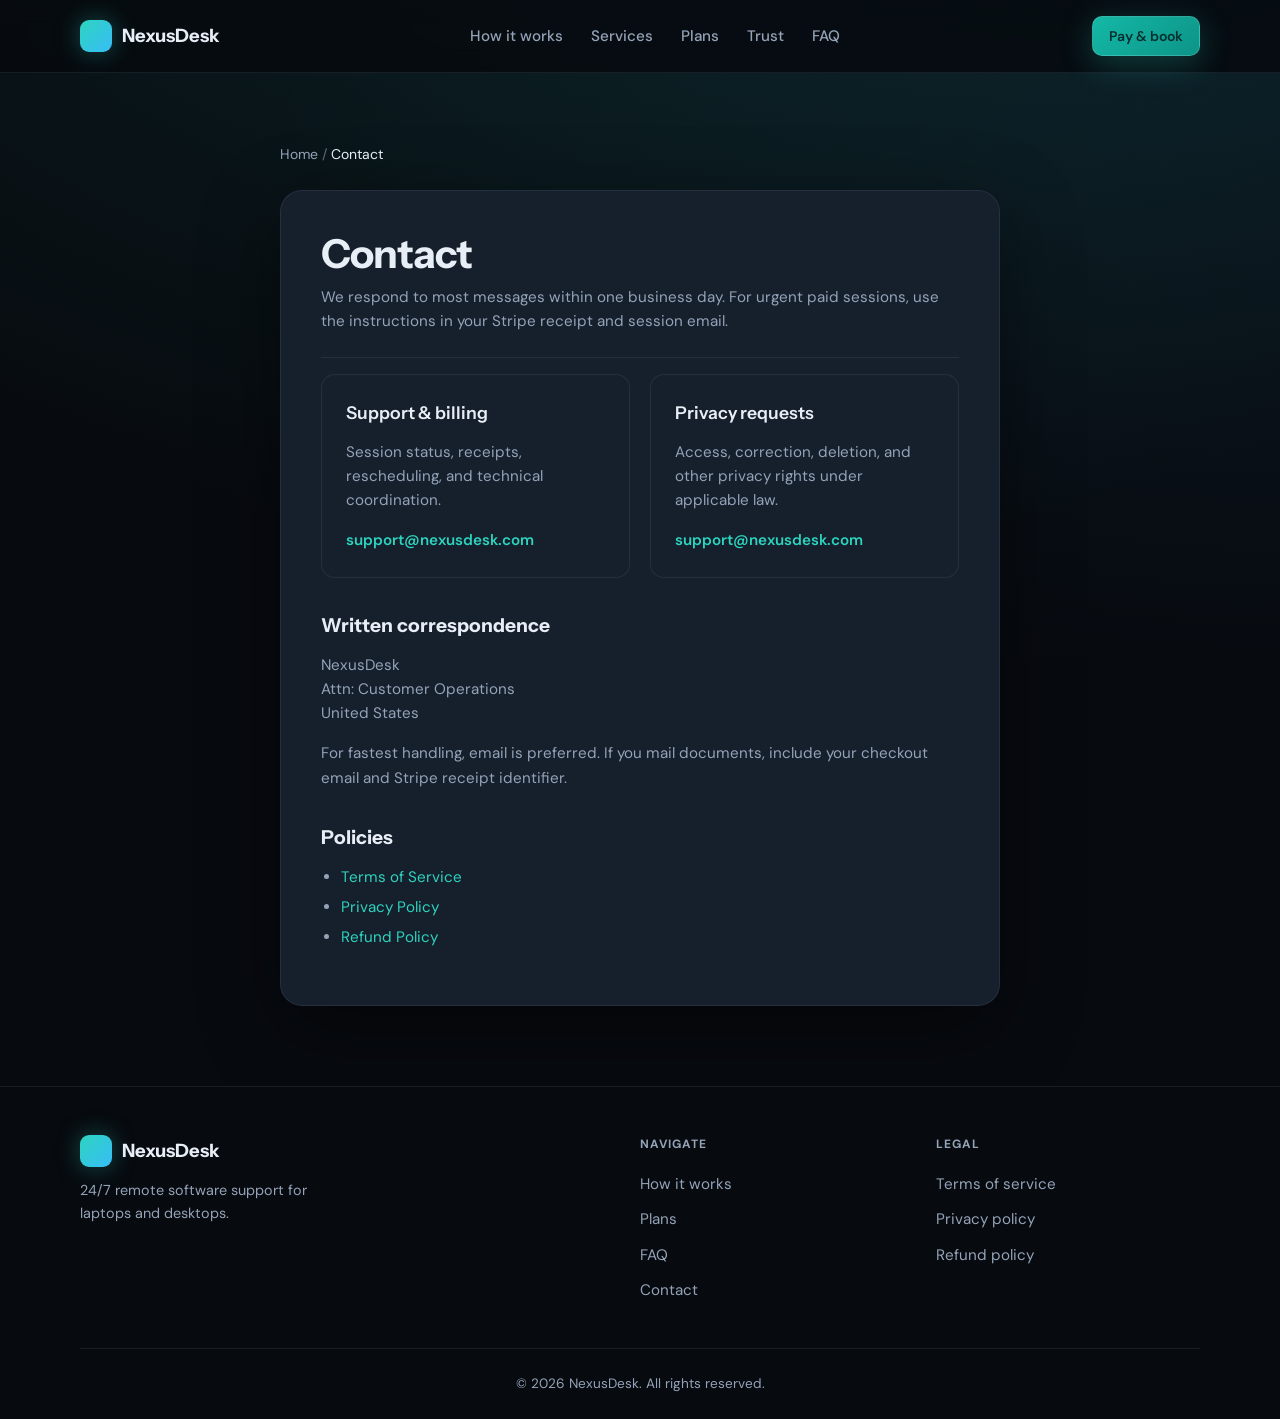
==== contact.html @ 7956b829 "Initial commit: NexusDesk static site with legal pages Co-authored-by: Cursor <cursoragent@cursor.co" ====
<!DOCTYPE html>
<html lang="en">
<head>
  <meta charset="UTF-8" />
  <meta name="viewport" content="width=device-width, initial-scale=1.0" />
  <meta name="description" content="Contact NexusDesk for billing, privacy, and remote IT support inquiries." />
  <title>Contact — NexusDesk</title>
  <link rel="preconnect" href="https://fonts.googleapis.com" />
  <link rel="preconnect" href="https://fonts.gstatic.com" crossorigin />
  <link href="https://fonts.googleapis.com/css2?family=DM+Sans:ital,opsz,wght@0,9..40,400;0,9..40,500;0,9..40,600;0,9..40,700;1,9..40,400&family=Instrument+Sans:wght@500;600;700&display=swap" rel="stylesheet" />
  <link rel="stylesheet" href="styles.css" />
</head>
<body>
  <a class="skip-link" href="#main">Skip to content</a>

  <header class="site-header">
    <div class="container header-inner">
      <a class="logo" href="index.html">
        <span class="logo-mark" aria-hidden="true"></span>
        <span>NexusDesk</span>
      </a>
      <nav class="nav" aria-label="Primary">
        <a href="index.html#how-it-works">How it works</a>
        <a href="index.html#services">Services</a>
        <a href="index.html#pricing">Plans</a>
        <a href="index.html#trust">Trust</a>
        <a href="index.html#faq">FAQ</a>
      </nav>
      <a class="btn btn-primary btn-sm header-cta" data-stripe-cta href="#">Pay &amp; book</a>
      <button type="button" class="nav-toggle" aria-expanded="false" aria-controls="mobile-nav" aria-label="Open menu">
        <span></span><span></span><span></span>
      </button>
    </div>
    <div class="mobile-nav" id="mobile-nav" hidden>
      <a href="index.html#how-it-works">How it works</a>
      <a href="index.html#services">Services</a>
      <a href="index.html#pricing">Plans</a>
      <a href="index.html#trust">Trust</a>
      <a href="index.html#faq">FAQ</a>
      <a class="btn btn-primary" data-stripe-cta href="#">Pay &amp; book</a>
    </div>
  </header>

  <main id="main" class="legal-main">
    <div class="container legal-inner">
      <p class="legal-breadcrumb"><a href="index.html">Home</a> <span>/</span> Contact</p>
      <article class="legal-doc">
        <h1>Contact</h1>
        <p class="legal-meta">We respond to most messages within one business day. For urgent paid sessions, use the instructions in your Stripe receipt and session email.</p>

        <div class="contact-grid">
          <div class="contact-card">
            <h3>Support &amp; billing</h3>
            <p>Session status, receipts, rescheduling, and technical coordination.</p>
            <p><a href="mailto:support@nexusdesk.com">support@nexusdesk.com</a></p>
          </div>
          <div class="contact-card">
            <h3>Privacy requests</h3>
            <p>Access, correction, deletion, and other privacy rights under applicable law.</p>
            <p><a href="mailto:support@nexusdesk.com">support@nexusdesk.com</a></p>
          </div>
        </div>

        <h2>Written correspondence</h2>
        <p>NexusDesk<br />Attn: Customer Operations<br />United States</p>
        <p>For fastest handling, email is preferred. If you mail documents, include your checkout email and Stripe receipt identifier.</p>

        <h2>Policies</h2>
        <ul>
          <li><a href="terms.html">Terms of Service</a></li>
          <li><a href="privacy.html">Privacy Policy</a></li>
          <li><a href="refunds.html">Refund Policy</a></li>
        </ul>
      </article>
    </div>
  </main>

  <footer class="site-footer">
    <div class="container footer-grid">
      <div>
        <a class="logo logo-footer" href="index.html">
          <span class="logo-mark" aria-hidden="true"></span>
          <span>NexusDesk</span>
        </a>
        <p class="footer-tag">24/7 remote software support for laptops and desktops.</p>
      </div>
      <div>
        <p class="footer-label">Navigate</p>
        <ul class="footer-links">
          <li><a href="index.html#how-it-works">How it works</a></li>
          <li><a href="index.html#pricing">Plans</a></li>
          <li><a href="index.html#faq">FAQ</a></li>
          <li><a href="contact.html" aria-current="page">Contact</a></li>
        </ul>
      </div>
      <div>
        <p class="footer-label">Legal</p>
        <ul class="footer-links">
          <li><a href="terms.html">Terms of service</a></li>
          <li><a href="privacy.html">Privacy policy</a></li>
          <li><a href="refunds.html">Refund policy</a></li>
        </ul>
      </div>
    </div>
    <div class="container footer-bottom">
      <p>© <span id="year"></span> NexusDesk. All rights reserved.</p>
    </div>
  </footer>

  <script src="config.js"></script>
  <script src="main.js"></script>
</body>
</html>
---- styles.css ----
/* NexusDesk — remote IT support landing */

:root {
  --bg-deep: #070a0f;
  --bg: #0c1118;
  --bg-elevated: #121a24;
  --bg-card: #161f2c;
  --border: rgba(148, 163, 184, 0.12);
  --border-strong: rgba(94, 234, 212, 0.25);
  --text: #e8eef6;
  --text-muted: #94a3b8;
  --accent: #2dd4bf;
  --accent-dim: #115e59;
  --accent-glow: rgba(45, 212, 191, 0.35);
  --blue: #38bdf8;
  --danger: #f87171;
  --radius: 14px;
  --radius-lg: 22px;
  --shadow: 0 24px 80px rgba(0, 0, 0, 0.45);
  --font: "DM Sans", system-ui, sans-serif;
  --font-display: "Instrument Sans", var(--font);
  --step-0: clamp(0.875rem, 0.82rem + 0.2vw, 0.95rem);
  --step-1: clamp(1rem, 0.92rem + 0.35vw, 1.125rem);
  --step-2: clamp(1.25rem, 1.05rem + 0.9vw, 1.75rem);
  --step-3: clamp(1.75rem, 1.35rem + 1.6vw, 2.5rem);
  --step-4: clamp(2.25rem, 1.6rem + 2.8vw, 3.5rem);
}

*,
*::before,
*::after {
  box-sizing: border-box;
}

html {
  scroll-behavior: smooth;
}

body {
  margin: 0;
  font-family: var(--font);
  font-size: var(--step-0);
  line-height: 1.6;
  color: var(--text);
  background: var(--bg-deep);
  background-image:
    radial-gradient(ellipse 100% 60% at 50% -20%, rgba(45, 212, 191, 0.12), transparent),
    radial-gradient(ellipse 80% 50% at 100% 0%, rgba(56, 189, 248, 0.08), transparent);
  min-height: 100vh;
}

img {
  max-width: 100%;
  height: auto;
}

a {
  color: var(--accent);
  text-decoration: none;
}

a:hover {
  text-decoration: underline;
}

code {
  font-size: 0.9em;
  background: var(--bg-elevated);
  padding: 0.15em 0.45em;
  border-radius: 6px;
  border: 1px solid var(--border);
}

.sr-only {
  position: absolute;
  width: 1px;
  height: 1px;
  padding: 0;
  margin: -1px;
  overflow: hidden;
  clip: rect(0, 0, 0, 0);
  white-space: nowrap;
  border: 0;
}

.skip-link {
  position: absolute;
  top: -100px;
  left: 1rem;
  z-index: 1000;
  padding: 0.75rem 1rem;
  background: var(--accent);
  color: var(--bg-deep);
  font-weight: 600;
  border-radius: 8px;
}

.skip-link:focus {
  top: 1rem;
}

.container {
  width: min(1120px, 100% - 2.5rem);
  margin-inline: auto;
}

.narrow {
  max-width: 720px;
}

/* Header */
.site-header {
  position: sticky;
  top: 0;
  z-index: 100;
  background: rgba(7, 10, 15, 0.85);
  backdrop-filter: blur(12px);
  border-bottom: 1px solid var(--border);
}

.header-inner {
  display: flex;
  align-items: center;
  justify-content: space-between;
  gap: 1rem;
  padding: 1rem 0;
}

.logo {
  display: inline-flex;
  align-items: center;
  gap: 0.6rem;
  font-family: var(--font-display);
  font-weight: 700;
  font-size: 1.15rem;
  color: var(--text);
  text-decoration: none;
}

.logo:hover {
  text-decoration: none;
  color: var(--accent);
}

.logo-mark {
  width: 32px;
  height: 32px;
  border-radius: 9px;
  background: linear-gradient(135deg, var(--accent), var(--blue));
  box-shadow: 0 0 24px var(--accent-glow);
}

.nav {
  display: none;
  align-items: center;
  gap: 1.75rem;
}

.nav a {
  color: var(--text-muted);
  font-weight: 500;
  font-size: 0.95rem;
  text-decoration: none;
}

.nav a:hover {
  color: var(--text);
  text-decoration: none;
}

@media (min-width: 900px) {
  .nav {
    display: flex;
  }
}

.header-cta {
  display: none;
}

@media (min-width: 900px) {
  .header-cta {
    display: inline-flex;
  }
}

.nav-toggle {
  display: flex;
  flex-direction: column;
  justify-content: center;
  gap: 5px;
  width: 44px;
  height: 44px;
  padding: 0;
  border: none;
  background: transparent;
  cursor: pointer;
  border-radius: 10px;
}

.nav-toggle span {
  display: block;
  height: 2px;
  width: 22px;
  background: var(--text);
  margin-inline: auto;
}

@media (min-width: 900px) {
  .nav-toggle {
    display: none;
  }
}

.mobile-nav {
  display: flex;
  flex-direction: column;
  gap: 0.5rem;
  padding: 0 0 1.25rem;
  border-bottom: 1px solid var(--border);
}

.mobile-nav a {
  padding: 0.65rem 0;
  color: var(--text);
  font-weight: 500;
  text-decoration: none;
}

.mobile-nav a:hover {
  color: var(--accent);
}

.mobile-nav[hidden] {
  display: none;
}

@media (min-width: 900px) {
  .mobile-nav {
    display: none !important;
  }
}

/* Buttons */
.btn {
  display: inline-flex;
  align-items: center;
  justify-content: center;
  gap: 0.5rem;
  font-family: inherit;
  font-weight: 600;
  font-size: 0.95rem;
  padding: 0.65rem 1.25rem;
  border-radius: 10px;
  border: 1px solid transparent;
  cursor: pointer;
  text-decoration: none;
  transition: transform 0.15s ease, box-shadow 0.2s ease, background 0.2s ease, border-color 0.2s ease;
}

.btn:hover {
  text-decoration: none;
}

.btn:focus-visible {
  outline: 2px solid var(--accent);
  outline-offset: 2px;
}

.btn-sm {
  padding: 0.5rem 1rem;
  font-size: 0.875rem;
}

.btn-lg {
  padding: 0.85rem 1.5rem;
  font-size: 1rem;
}

.btn-block {
  width: 100%;
}

.btn-primary {
  background: linear-gradient(135deg, #14b8a6, #0d9488);
  color: #042f2e;
  border-color: rgba(255, 255, 255, 0.15);
  box-shadow: 0 8px 32px rgba(45, 212, 191, 0.25);
}

.btn-primary:hover {
  transform: translateY(-1px);
  box-shadow: 0 12px 40px rgba(45, 212, 191, 0.35);
}

.btn-secondary {
  background: var(--bg-elevated);
  color: var(--text);
  border-color: var(--border);
}

.btn-secondary:hover {
  border-color: var(--border-strong);
  background: var(--bg-card);
}

.btn-ghost {
  background: transparent;
  color: var(--text);
  border-color: var(--border);
}

.btn-ghost:hover {
  border-color: var(--text-muted);
  background: rgba(255, 255, 255, 0.04);
}

/* Hero */
.hero {
  position: relative;
  padding: clamp(3rem, 8vw, 6rem) 0 clamp(4rem, 10vw, 7rem);
  overflow: hidden;
}

.hero-glow {
  position: absolute;
  inset: -40% -20% auto;
  height: 70%;
  background: radial-gradient(ellipse at center, rgba(45, 212, 191, 0.08), transparent 65%);
  pointer-events: none;
}

.hero-grid {
  position: relative;
  display: grid;
  gap: 3rem;
  align-items: center;
}

@media (min-width: 960px) {
  .hero-grid {
    grid-template-columns: 1.1fr 0.9fr;
    gap: 4rem;
  }
}

.eyebrow {
  font-size: 0.8rem;
  font-weight: 600;
  letter-spacing: 0.08em;
  text-transform: uppercase;
  color: var(--accent);
  margin: 0 0 1rem;
}

.hero-copy h1 {
  font-family: var(--font-display);
  font-size: var(--step-4);
  font-weight: 700;
  line-height: 1.1;
  letter-spacing: -0.02em;
  margin: 0 0 1.25rem;
}

.text-gradient {
  background: linear-gradient(120deg, var(--text) 0%, var(--accent) 45%, var(--blue) 100%);
  -webkit-background-clip: text;
  background-clip: text;
  color: transparent;
}

.lead {
  font-size: var(--step-1);
  color: var(--text-muted);
  max-width: 36ch;
  margin: 0 0 2rem;
}

.hero-actions {
  display: flex;
  flex-wrap: wrap;
  gap: 0.75rem;
  margin-bottom: 2rem;
}

.hero-badges {
  list-style: none;
  padding: 0;
  margin: 0;
  display: flex;
  flex-wrap: wrap;
  gap: 0.75rem 1.25rem;
  color: var(--text-muted);
  font-size: 0.875rem;
}

.hero-badges li {
  display: flex;
  align-items: center;
  gap: 0.5rem;
}

.hero-badges li::before {
  content: "";
  width: 6px;
  height: 6px;
  border-radius: 50%;
  background: var(--accent);
  box-shadow: 0 0 8px var(--accent-glow);
}

.hero-card {
  background: linear-gradient(145deg, var(--bg-card), var(--bg-elevated));
  border: 1px solid var(--border);
  border-radius: var(--radius-lg);
  box-shadow: var(--shadow);
}

.hero-card-inner {
  padding: 1.75rem;
}

.status-row {
  display: flex;
  align-items: center;
  gap: 0.6rem;
  font-size: 0.875rem;
  color: var(--text-muted);
  margin-bottom: 1rem;
}

.pulse {
  width: 8px;
  height: 8px;
  border-radius: 50%;
  background: var(--accent);
  animation: pulse 2s ease-in-out infinite;
}

@keyframes pulse {
  0%,
  100% {
    opacity: 1;
    box-shadow: 0 0 0 0 var(--accent-glow);
  }
  50% {
    opacity: 0.85;
    box-shadow: 0 0 0 10px transparent;
  }
}

.hero-card-stat {
  font-size: var(--step-2);
  margin: 0 0 0.75rem;
}

.hero-card-stat strong {
  color: var(--accent);
  font-weight: 700;
}

.hero-card-note {
  font-size: 0.85rem;
  color: var(--text-muted);
  margin: 0 0 1.5rem;
  padding-bottom: 1.5rem;
  border-bottom: 1px solid var(--border);
}

.mini-steps {
  display: grid;
  gap: 0.75rem;
}

.mini-steps div {
  display: flex;
  align-items: center;
  gap: 0.75rem;
  font-size: 0.9rem;
  color: var(--text-muted);
}

.mini-steps span {
  display: grid;
  place-items: center;
  width: 28px;
  height: 28px;
  border-radius: 8px;
  background: rgba(45, 212, 191, 0.15);
  color: var(--accent);
  font-weight: 700;
  font-size: 0.8rem;
}

/* Sections */
.section {
  padding: clamp(3.5rem, 7vw, 5.5rem) 0;
}

.section-tight {
  padding-top: 2rem;
}

.section-alt {
  background: rgba(12, 17, 24, 0.6);
  border-block: 1px solid var(--border);
}

.section-head {
  text-align: center;
  max-width: 640px;
  margin-inline: auto;
  margin-bottom: 3rem;
}

.section-head.align-left {
  text-align: left;
  margin-inline: 0;
}

.section-head h2 {
  font-family: var(--font-display);
  font-size: var(--step-3);
  font-weight: 700;
  letter-spacing: -0.02em;
  margin: 0 0 1rem;
}

.section-lead {
  color: var(--text-muted);
  margin: 0;
  font-size: var(--step-1);
}

/* Process */
.process {
  list-style: none;
  padding: 0;
  margin: 0 0 3rem;
  display: grid;
  gap: 1.25rem;
}

@media (min-width: 768px) {
  .process {
    grid-template-columns: repeat(2, 1fr);
  }
}

@media (min-width: 1024px) {
  .process {
    grid-template-columns: repeat(4, 1fr);
  }
}

.process-step {
  background: var(--bg-card);
  border: 1px solid var(--border);
  border-radius: var(--radius);
  padding: 1.5rem;
  transition: border-color 0.2s ease;
}

.process-step:hover {
  border-color: rgba(45, 212, 191, 0.2);
}

.step-num {
  display: block;
  font-family: var(--font-display);
  font-size: 0.75rem;
  font-weight: 700;
  letter-spacing: 0.12em;
  color: var(--accent);
  margin-bottom: 0.75rem;
}

.process-step h3 {
  font-size: 1.1rem;
  margin: 0 0 0.5rem;
}

.process-step p {
  margin: 0;
  color: var(--text-muted);
  font-size: 0.9rem;
}

.callout {
  display: grid;
  gap: 1.5rem;
  align-items: center;
  padding: 2rem;
  border-radius: var(--radius-lg);
  border: 1px solid var(--border-strong);
  background: linear-gradient(135deg, rgba(17, 94, 89, 0.25), var(--bg-card));
}

@media (min-width: 768px) {
  .callout-protect {
    grid-template-columns: 1fr auto;
  }
}

.callout h3 {
  margin: 0 0 0.5rem;
  font-size: 1.25rem;
}

.callout p {
  margin: 0;
  color: var(--text-muted);
  max-width: 56ch;
}

/* Cards grid */
.grid.cards {
  display: grid;
  gap: 1.25rem;
}

@media (min-width: 640px) {
  .grid.cards {
    grid-template-columns: repeat(2, 1fr);
  }
}

.card {
  background: var(--bg-card);
  border: 1px solid var(--border);
  border-radius: var(--radius);
  padding: 1.5rem;
}

.card h3 {
  margin: 0 0 0.5rem;
  font-size: 1.1rem;
}

.card p {
  margin: 0;
  color: var(--text-muted);
  font-size: 0.95rem;
}

/* Pricing */
.grid.pricing {
  display: grid;
  gap: 1.25rem;
  align-items: stretch;
}

@media (min-width: 900px) {
  .grid.pricing {
    grid-template-columns: repeat(3, 1fr);
  }
}

.price-card {
  position: relative;
  background: var(--bg-card);
  border: 1px solid var(--border);
  border-radius: var(--radius-lg);
  padding: 2rem 1.75rem;
  display: flex;
  flex-direction: column;
}

.price-card.featured {
  border-color: rgba(45, 212, 191, 0.4);
  box-shadow: 0 20px 60px rgba(45, 212, 191, 0.08);
}

.ribbon {
  position: absolute;
  top: 1rem;
  right: 1rem;
  font-size: 0.7rem;
  font-weight: 700;
  text-transform: uppercase;
  letter-spacing: 0.06em;
  padding: 0.35rem 0.65rem;
  border-radius: 6px;
  background: rgba(45, 212, 191, 0.2);
  color: var(--accent);
}

.price-card h3 {
  margin: 0 0 0.5rem;
  font-size: 1.15rem;
}

.price {
  font-family: var(--font-display);
  font-size: var(--step-3);
  font-weight: 700;
  margin: 0;
  letter-spacing: -0.02em;
}

.currency {
  font-size: 0.55em;
  vertical-align: super;
  opacity: 0.85;
}

.price-meta {
  color: var(--text-muted);
  font-size: 0.9rem;
  margin: 0.25rem 0 1.5rem;
}

.price-card ul {
  margin: 0 0 1.5rem;
  padding-left: 1.1rem;
  color: var(--text-muted);
  font-size: 0.95rem;
  flex: 1;
}

.price-card li {
  margin-bottom: 0.5rem;
}

.fine-print {
  font-size: 0.8rem;
  color: var(--text-muted);
  margin-top: 2rem;
}

.fine-print.center {
  text-align: center;
  max-width: 52ch;
  margin-inline: auto;
}

/* Trust */
.trust-grid {
  display: grid;
  gap: 2.5rem;
  align-items: start;
}

@media (min-width: 900px) {
  .trust-grid {
    grid-template-columns: 1.2fr 0.8fr;
    gap: 3rem;
  }
}

.trust-list {
  list-style: none;
  padding: 0;
  margin: 0;
}

.trust-list li {
  padding: 1rem 0;
  border-bottom: 1px solid var(--border);
  color: var(--text-muted);
}

.trust-list li:first-child {
  padding-top: 0;
}

.trust-list strong {
  color: var(--text);
  display: block;
  margin-bottom: 0.35rem;
}

.trust-panel {
  background: var(--bg-card);
  border: 1px solid var(--border);
  border-radius: var(--radius-lg);
  padding: 1.75rem;
}

.trust-panel h3 {
  margin: 0 0 0.75rem;
  font-size: 1.1rem;
}

.trust-panel p {
  margin: 0 0 1rem;
  color: var(--text-muted);
  font-size: 0.95rem;
}

.trust-panel-foot {
  font-size: 0.8rem !important;
  margin-bottom: 0 !important;
  opacity: 0.85;
}

/* FAQ */
.faq details {
  background: var(--bg-card);
  border: 1px solid var(--border);
  border-radius: var(--radius);
  padding: 1rem 1.25rem;
  margin-bottom: 0.75rem;
}

.faq summary {
  font-weight: 600;
  cursor: pointer;
  list-style: none;
}

.faq summary::-webkit-details-marker {
  display: none;
}

.faq summary::after {
  content: "+";
  float: right;
  color: var(--accent);
  font-weight: 700;
}

.faq details[open] summary::after {
  content: "−";
}

.faq details p {
  margin: 1rem 0 0;
  color: var(--text-muted);
  font-size: 0.95rem;
}

/* CTA final */
.cta-final {
  padding: clamp(3rem, 6vw, 4rem) 0;
}

.cta-final-inner {
  display: flex;
  flex-direction: column;
  gap: 1.5rem;
  align-items: flex-start;
  padding: 2rem;
  border-radius: var(--radius-lg);
  background: linear-gradient(120deg, rgba(45, 212, 191, 0.12), var(--bg-card));
  border: 1px solid var(--border);
}

@media (min-width: 768px) {
  .cta-final-inner {
    flex-direction: row;
    align-items: center;
    justify-content: space-between;
  }
}

.cta-final h2 {
  font-family: var(--font-display);
  font-size: var(--step-3);
  margin: 0 0 0.5rem;
}

.cta-final p {
  margin: 0;
  color: var(--text-muted);
  max-width: 42ch;
}

/* Footer */
.site-footer {
  border-top: 1px solid var(--border);
  padding: 3rem 0 1.5rem;
  background: var(--bg-deep);
}

.footer-grid {
  display: grid;
  gap: 2rem;
}

@media (min-width: 640px) {
  .footer-grid {
    grid-template-columns: 2fr 1fr 1fr;
  }
}

.logo-footer {
  margin-bottom: 0.75rem;
}

.footer-tag {
  color: var(--text-muted);
  font-size: 0.9rem;
  margin: 0;
  max-width: 28ch;
}

.footer-label {
  font-size: 0.75rem;
  font-weight: 700;
  text-transform: uppercase;
  letter-spacing: 0.08em;
  color: var(--text-muted);
  margin: 0 0 0.75rem;
}

.footer-links {
  list-style: none;
  padding: 0;
  margin: 0;
}

.footer-links a {
  color: var(--text-muted);
  text-decoration: none;
  display: block;
  padding: 0.35rem 0;
}

.footer-links a:hover {
  color: var(--accent);
}

.footer-bottom {
  margin-top: 2.5rem;
  padding-top: 1.5rem;
  border-top: 1px solid var(--border);
  text-align: center;
  font-size: 0.85rem;
  color: var(--text-muted);
}

.footer-bottom p {
  margin: 0;
}

/* Legal & utility pages */
.legal-main {
  padding: clamp(2rem, 5vw, 3.5rem) 0 clamp(4rem, 8vw, 5rem);
}

.legal-inner {
  max-width: 720px;
  margin-inline: auto;
}

.legal-breadcrumb {
  font-size: 0.875rem;
  margin-bottom: 1.5rem;
}

.legal-breadcrumb a {
  color: var(--text-muted);
  text-decoration: none;
}

.legal-breadcrumb a:hover {
  color: var(--accent);
}

.legal-breadcrumb span {
  color: var(--text-muted);
  opacity: 0.6;
}

.legal-doc {
  background: var(--bg-card);
  border: 1px solid var(--border);
  border-radius: var(--radius-lg);
  padding: clamp(1.5rem, 4vw, 2.5rem);
  box-shadow: var(--shadow);
}

.legal-doc h1 {
  font-family: var(--font-display);
  font-size: var(--step-3);
  font-weight: 700;
  letter-spacing: -0.02em;
  margin: 0 0 0.5rem;
  line-height: 1.15;
}

.legal-meta {
  color: var(--text-muted);
  font-size: 0.9rem;
  margin: 0 0 2rem;
  padding-bottom: 1.5rem;
  border-bottom: 1px solid var(--border);
}

.legal-doc > h2 {
  font-family: var(--font-display);
  font-size: 1.2rem;
  font-weight: 700;
  margin: 2rem 0 0.75rem;
}

.legal-doc > .legal-meta + h2 {
  margin-top: 0;
}

.legal-doc h3 {
  font-size: 1rem;
  font-weight: 600;
  margin: 1.25rem 0 0.5rem;
}

.legal-doc p,
.legal-doc li {
  color: var(--text-muted);
  font-size: 0.95rem;
}

.legal-doc p {
  margin: 0 0 1rem;
}

.legal-doc ul,
.legal-doc ol {
  margin: 0 0 1rem;
  padding-left: 1.25rem;
}

.legal-doc li {
  margin-bottom: 0.35rem;
}

.legal-doc a {
  color: var(--accent);
}

.contact-grid {
  display: grid;
  gap: 1.25rem;
}

@media (min-width: 640px) {
  .contact-grid {
    grid-template-columns: repeat(2, 1fr);
  }
}

.contact-card {
  background: var(--bg-card);
  border: 1px solid var(--border);
  border-radius: var(--radius);
  padding: 1.5rem;
}

.contact-card h3 {
  font-family: var(--font-display);
  font-size: 1.1rem;
  margin: 0 0 0.75rem;
}

.contact-card p {
  margin: 0;
  color: var(--text-muted);
  font-size: 0.95rem;
}

.contact-card p + p {
  margin-top: 1rem;
}

.contact-card a {
  color: var(--accent);
  font-weight: 600;
  word-break: break-word;
}
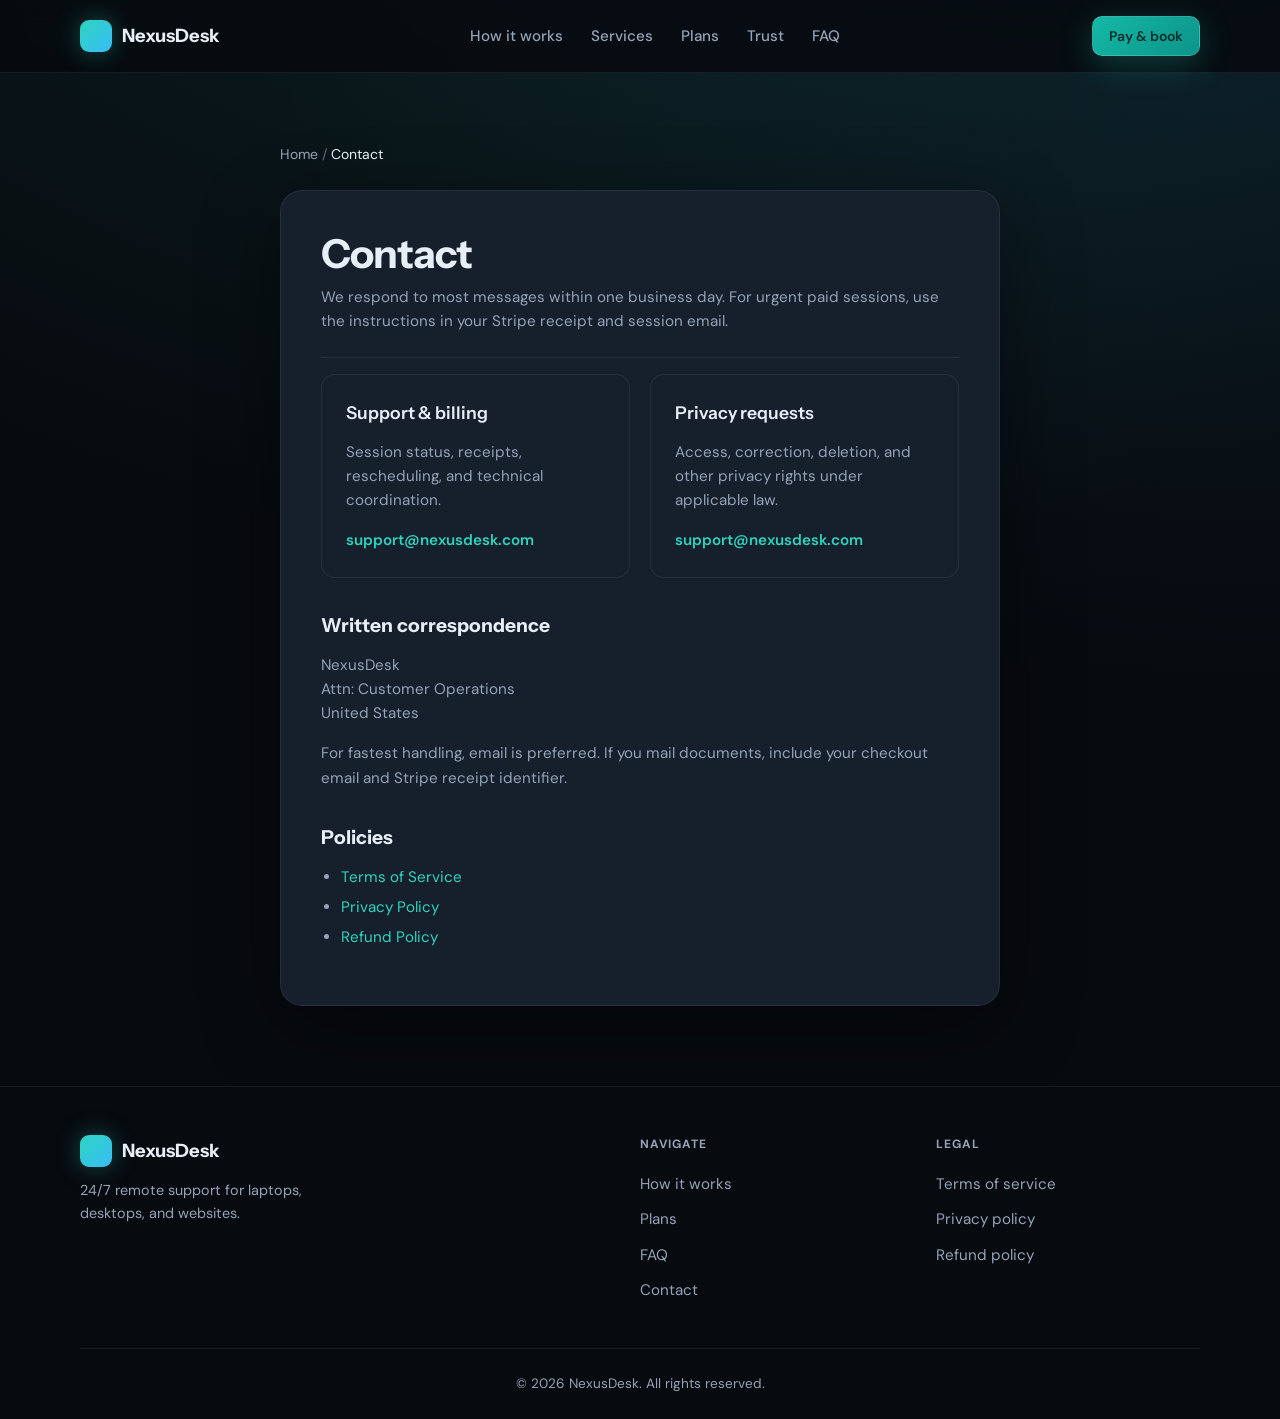
==== commit 96b7e307: "Add remote support software doc, website support scope, legal and UI updates Co-authored-by: Cursor " ====
--- a/contact.html
+++ b/contact.html
@@ -82,7 +82,7 @@
           <span class="logo-mark" aria-hidden="true"></span>
           <span>NexusDesk</span>
         </a>
-        <p class="footer-tag">24/7 remote software support for laptops and desktops.</p>
+        <p class="footer-tag">24/7 remote support for laptops, desktops, and websites.</p>
       </div>
       <div>
         <p class="footer-label">Navigate</p>
--- a/styles.css
+++ b/styles.css
@@ -625,6 +625,12 @@
   }
 }
 
+@media (min-width: 1024px) {
+  .grid.cards {
+    grid-template-columns: repeat(3, 1fr);
+  }
+}
+
 .card {
   background: var(--bg-card);
   border: 1px solid var(--border);
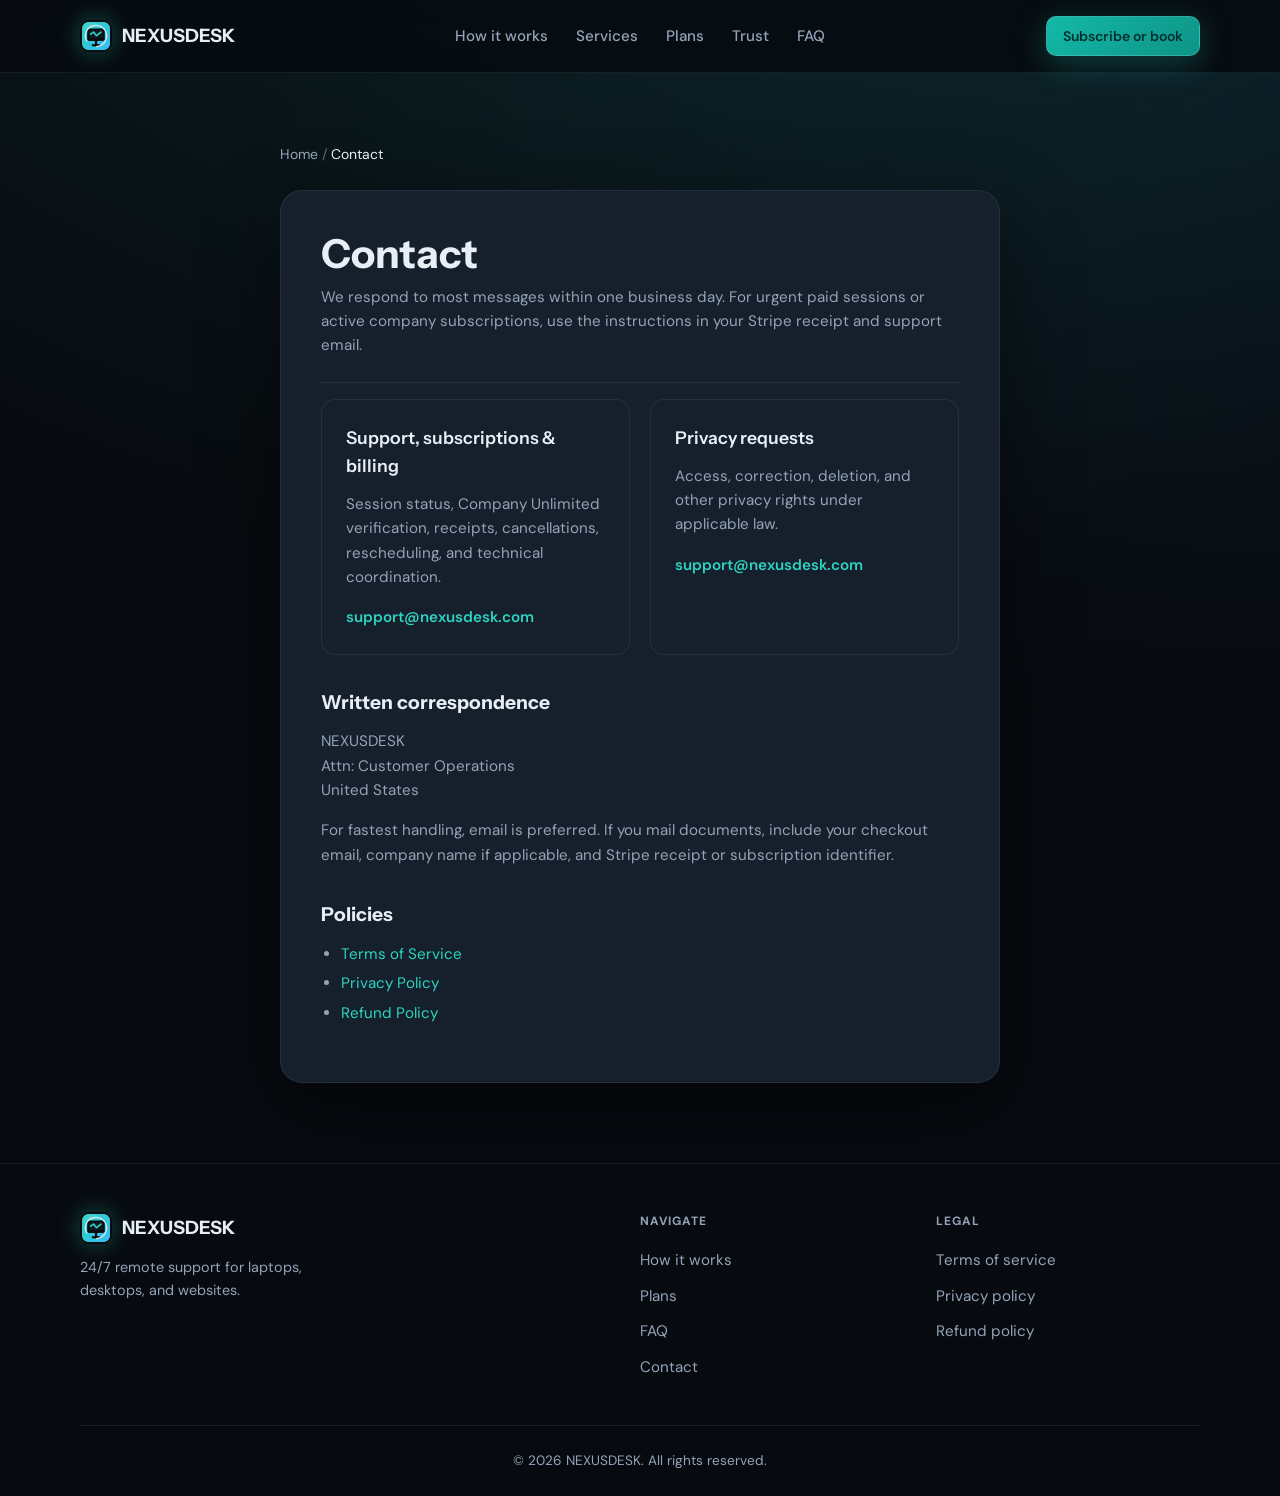
==== commit c6472061: "Update NEXUSDESK pricing and Stripe setup" ====
--- a/contact.html
+++ b/contact.html
@@ -3,8 +3,10 @@
 <head>
   <meta charset="UTF-8" />
   <meta name="viewport" content="width=device-width, initial-scale=1.0" />
-  <meta name="description" content="Contact NexusDesk for billing, privacy, and remote IT support inquiries." />
-  <title>Contact — NexusDesk</title>
+  <meta name="description" content="Contact NEXUSDESK for billing, subscriptions, privacy, and remote IT support inquiries." />
+  <link rel="icon" type="image/png" sizes="128x128" href="assets/nexusdesk-icon.png" />
+  <link rel="apple-touch-icon" href="assets/nexusdesk-icon.png" />
+  <title>Contact — NEXUSDESK</title>
   <link rel="preconnect" href="https://fonts.googleapis.com" />
   <link rel="preconnect" href="https://fonts.gstatic.com" crossorigin />
   <link href="https://fonts.googleapis.com/css2?family=DM+Sans:ital,opsz,wght@0,9..40,400;0,9..40,500;0,9..40,600;0,9..40,700;1,9..40,400&family=Instrument+Sans:wght@500;600;700&display=swap" rel="stylesheet" />
@@ -16,8 +18,8 @@
   <header class="site-header">
     <div class="container header-inner">
       <a class="logo" href="index.html">
-        <span class="logo-mark" aria-hidden="true"></span>
-        <span>NexusDesk</span>
+        <img class="logo-mark" src="assets/nexusdesk-icon.png" alt="" aria-hidden="true" />
+        <span>NEXUSDESK</span>
       </a>
       <nav class="nav" aria-label="Primary">
         <a href="index.html#how-it-works">How it works</a>
@@ -26,7 +28,7 @@
         <a href="index.html#trust">Trust</a>
         <a href="index.html#faq">FAQ</a>
       </nav>
-      <a class="btn btn-primary btn-sm header-cta" data-stripe-cta href="#">Pay &amp; book</a>
+      <a class="btn btn-primary btn-sm header-cta" data-stripe-cta href="#">Subscribe or book</a>
       <button type="button" class="nav-toggle" aria-expanded="false" aria-controls="mobile-nav" aria-label="Open menu">
         <span></span><span></span><span></span>
       </button>
@@ -37,7 +39,7 @@
       <a href="index.html#pricing">Plans</a>
       <a href="index.html#trust">Trust</a>
       <a href="index.html#faq">FAQ</a>
-      <a class="btn btn-primary" data-stripe-cta href="#">Pay &amp; book</a>
+      <a class="btn btn-primary" data-stripe-cta href="#">Subscribe or book</a>
     </div>
   </header>
 
@@ -46,12 +48,12 @@
       <p class="legal-breadcrumb"><a href="index.html">Home</a> <span>/</span> Contact</p>
       <article class="legal-doc">
         <h1>Contact</h1>
-        <p class="legal-meta">We respond to most messages within one business day. For urgent paid sessions, use the instructions in your Stripe receipt and session email.</p>
+        <p class="legal-meta">We respond to most messages within one business day. For urgent paid sessions or active company subscriptions, use the instructions in your Stripe receipt and support email.</p>
 
         <div class="contact-grid">
           <div class="contact-card">
-            <h3>Support &amp; billing</h3>
-            <p>Session status, receipts, rescheduling, and technical coordination.</p>
+            <h3>Support, subscriptions &amp; billing</h3>
+            <p>Session status, Company Unlimited verification, receipts, cancellations, rescheduling, and technical coordination.</p>
             <p><a href="mailto:support@nexusdesk.com">support@nexusdesk.com</a></p>
           </div>
           <div class="contact-card">
@@ -62,8 +64,8 @@
         </div>
 
         <h2>Written correspondence</h2>
-        <p>NexusDesk<br />Attn: Customer Operations<br />United States</p>
-        <p>For fastest handling, email is preferred. If you mail documents, include your checkout email and Stripe receipt identifier.</p>
+        <p>NEXUSDESK<br />Attn: Customer Operations<br />United States</p>
+        <p>For fastest handling, email is preferred. If you mail documents, include your checkout email, company name if applicable, and Stripe receipt or subscription identifier.</p>
 
         <h2>Policies</h2>
         <ul>
@@ -79,8 +81,8 @@
     <div class="container footer-grid">
       <div>
         <a class="logo logo-footer" href="index.html">
-          <span class="logo-mark" aria-hidden="true"></span>
-          <span>NexusDesk</span>
+          <img class="logo-mark" src="assets/nexusdesk-icon.png" alt="" aria-hidden="true" />
+          <span>NEXUSDESK</span>
         </a>
         <p class="footer-tag">24/7 remote support for laptops, desktops, and websites.</p>
       </div>
@@ -103,7 +105,7 @@
       </div>
     </div>
     <div class="container footer-bottom">
-      <p>© <span id="year"></span> NexusDesk. All rights reserved.</p>
+      <p>© <span id="year"></span> NEXUSDESK. All rights reserved.</p>
     </div>
   </footer>
 
--- a/styles.css
+++ b/styles.css
@@ -146,8 +146,9 @@
   width: 32px;
   height: 32px;
   border-radius: 9px;
-  background: linear-gradient(135deg, var(--accent), var(--blue));
   box-shadow: 0 0 24px var(--accent-glow);
+  object-fit: contain;
+  flex: 0 0 auto;
 }
 
 .nav {
@@ -358,7 +359,7 @@
   font-size: var(--step-4);
   font-weight: 700;
   line-height: 1.1;
-  letter-spacing: -0.02em;
+  letter-spacing: 0;
   margin: 0 0 1.25rem;
 }
 
@@ -522,7 +523,7 @@
   font-family: var(--font-display);
   font-size: var(--step-3);
   font-weight: 700;
-  letter-spacing: -0.02em;
+  letter-spacing: 0;
   margin: 0 0 1rem;
 }
 
@@ -658,7 +659,13 @@
 
 @media (min-width: 900px) {
   .grid.pricing {
-    grid-template-columns: repeat(3, 1fr);
+    grid-template-columns: repeat(2, 1fr);
+  }
+}
+
+@media (min-width: 1180px) {
+  .grid.pricing {
+    grid-template-columns: repeat(4, 1fr);
   }
 }
 
@@ -701,7 +708,7 @@
   font-size: var(--step-3);
   font-weight: 700;
   margin: 0;
-  letter-spacing: -0.02em;
+  letter-spacing: 0;
 }
 
 .currency {
@@ -981,7 +988,7 @@
   font-family: var(--font-display);
   font-size: var(--step-3);
   font-weight: 700;
-  letter-spacing: -0.02em;
+  letter-spacing: 0;
   margin: 0 0 0.5rem;
   line-height: 1.15;
 }
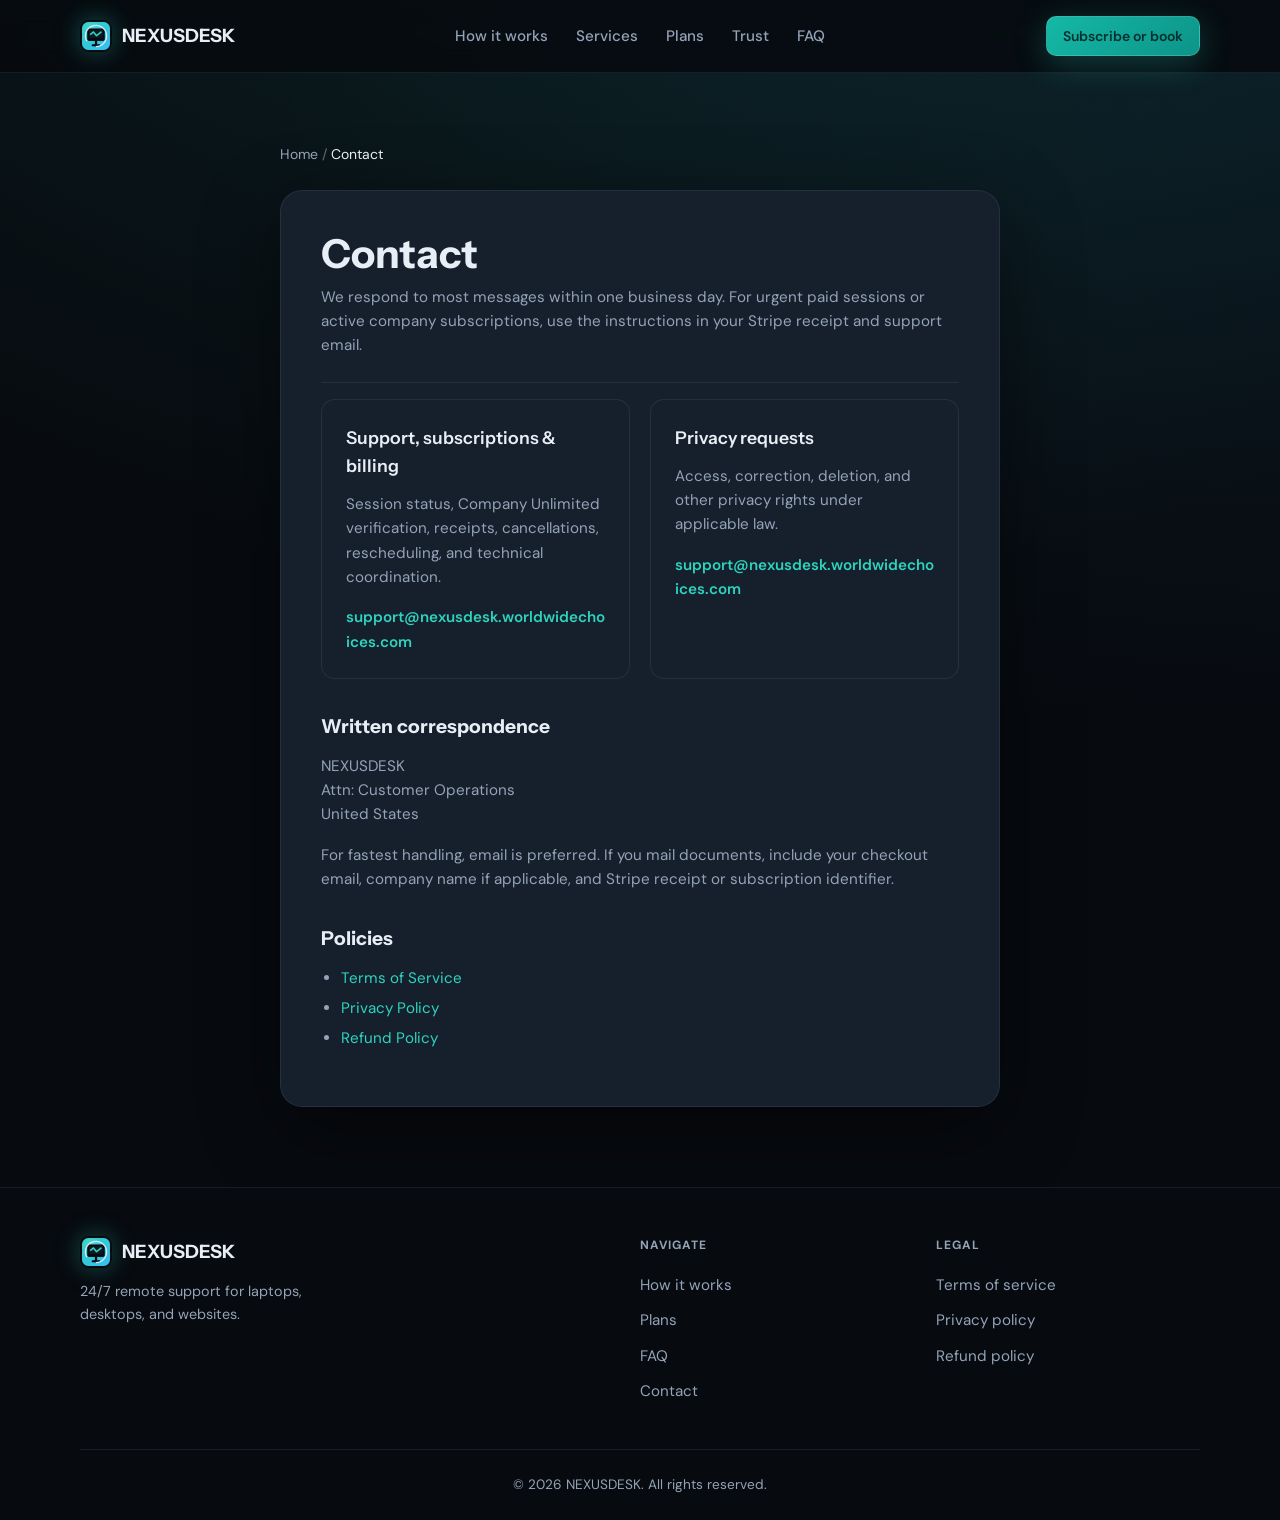
==== commit 0bd3e6ff: "Update support email and route header CTA to pricing. Use support@nexusdesk.worldwidechoices.com acr" ====
--- a/contact.html
+++ b/contact.html
@@ -28,7 +28,7 @@
         <a href="index.html#trust">Trust</a>
         <a href="index.html#faq">FAQ</a>
       </nav>
-      <a class="btn btn-primary btn-sm header-cta" data-stripe-cta href="#">Subscribe or book</a>
+      <a class="btn btn-primary btn-sm header-cta" href="index.html#pricing">Subscribe or book</a>
       <button type="button" class="nav-toggle" aria-expanded="false" aria-controls="mobile-nav" aria-label="Open menu">
         <span></span><span></span><span></span>
       </button>
@@ -39,7 +39,7 @@
       <a href="index.html#pricing">Plans</a>
       <a href="index.html#trust">Trust</a>
       <a href="index.html#faq">FAQ</a>
-      <a class="btn btn-primary" data-stripe-cta href="#">Subscribe or book</a>
+      <a class="btn btn-primary" href="index.html#pricing">Subscribe or book</a>
     </div>
   </header>
 
@@ -54,12 +54,12 @@
           <div class="contact-card">
             <h3>Support, subscriptions &amp; billing</h3>
             <p>Session status, Company Unlimited verification, receipts, cancellations, rescheduling, and technical coordination.</p>
-            <p><a href="mailto:support@nexusdesk.com">support@nexusdesk.com</a></p>
+            <p><a href="mailto:support@nexusdesk.worldwidechoices.com">support@nexusdesk.worldwidechoices.com</a></p>
           </div>
           <div class="contact-card">
             <h3>Privacy requests</h3>
             <p>Access, correction, deletion, and other privacy rights under applicable law.</p>
-            <p><a href="mailto:support@nexusdesk.com">support@nexusdesk.com</a></p>
+            <p><a href="mailto:support@nexusdesk.worldwidechoices.com">support@nexusdesk.worldwidechoices.com</a></p>
           </div>
         </div>
 
@@ -111,5 +111,18 @@
 
   <script src="config.js"></script>
   <script src="main.js"></script>
+  <!--Start of Tawk.to Script-->
+  <script type="text/javascript">
+    var Tawk_API = Tawk_API || {}, Tawk_LoadStart = new Date();
+    (function () {
+      var s1 = document.createElement("script"), s0 = document.getElementsByTagName("script")[0];
+      s1.async = true;
+      s1.src = "https://embed.tawk.to/689f50c7a4fc79192a7c86b6/1jogvkb6m";
+      s1.charset = "UTF-8";
+      s1.setAttribute("crossorigin", "*");
+      s0.parentNode.insertBefore(s1, s0);
+    })();
+  </script>
+  <!--End of Tawk.to Script-->
 </body>
 </html>
